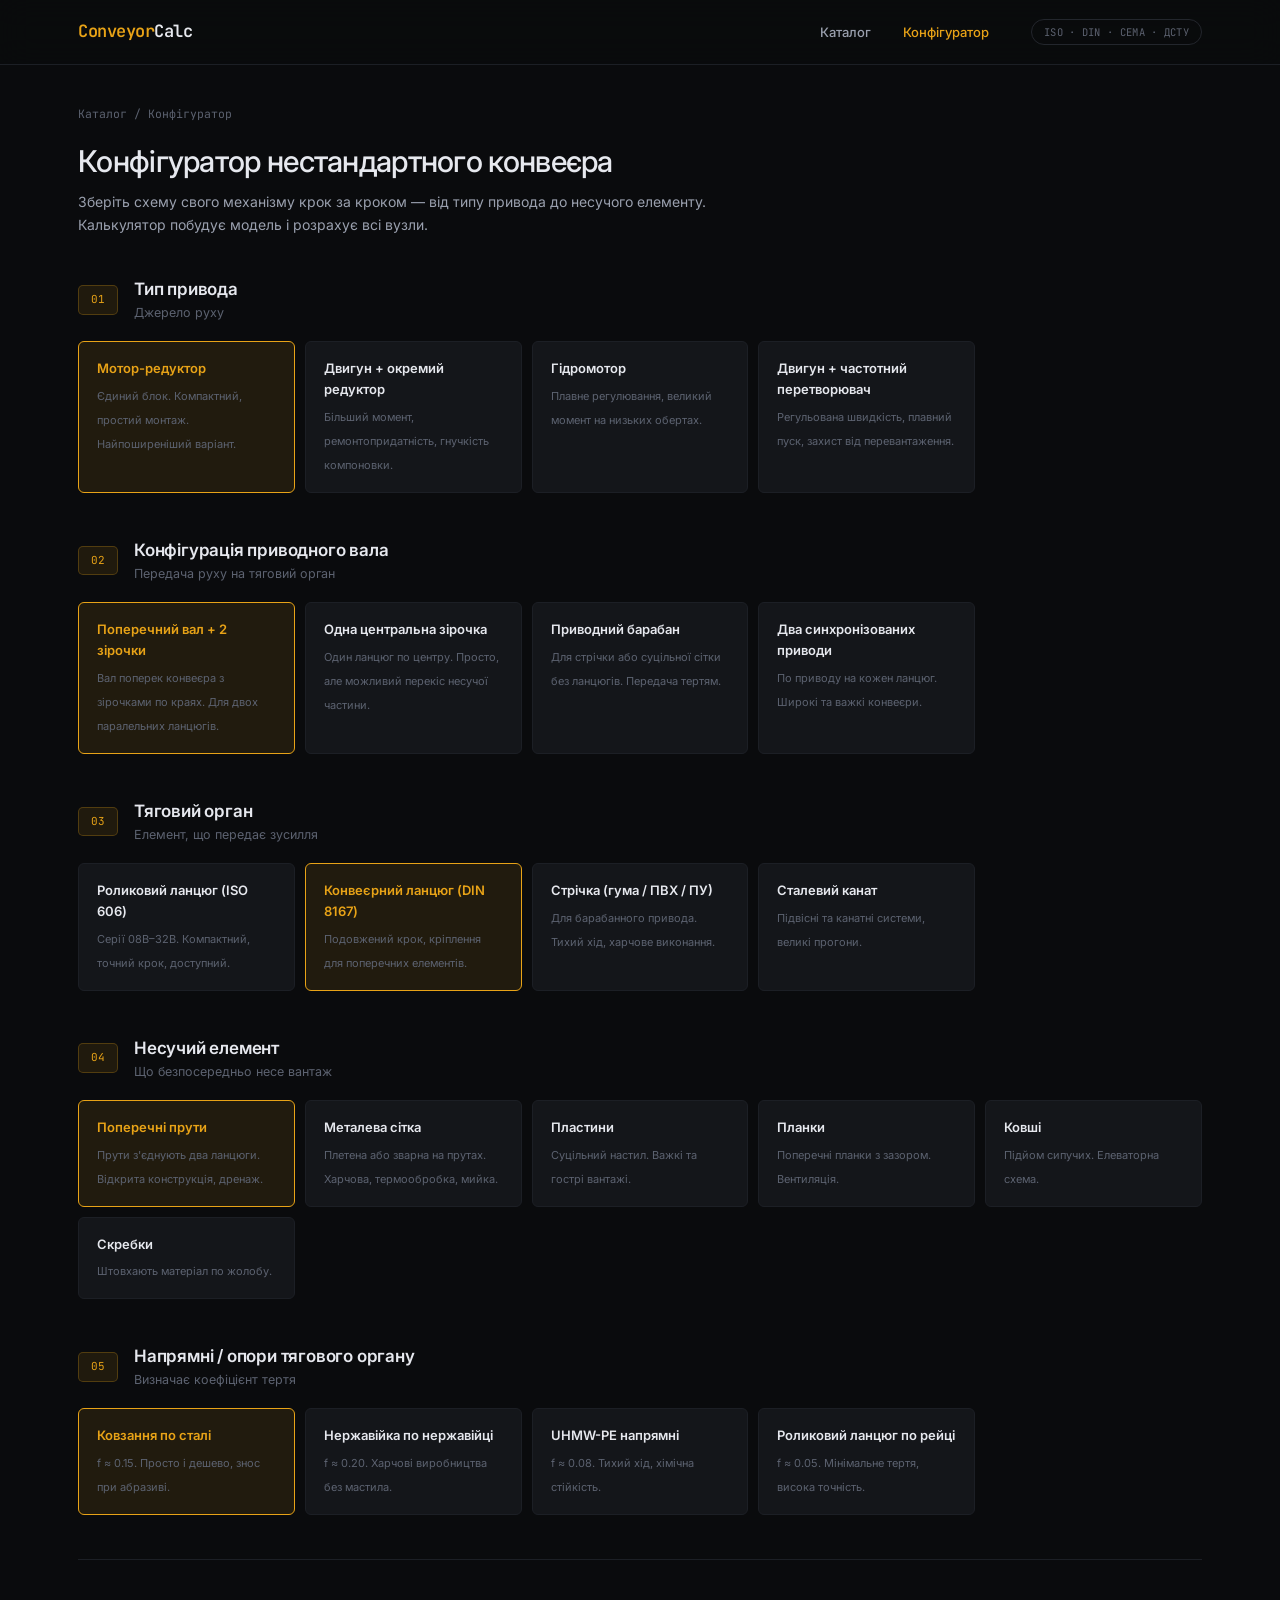
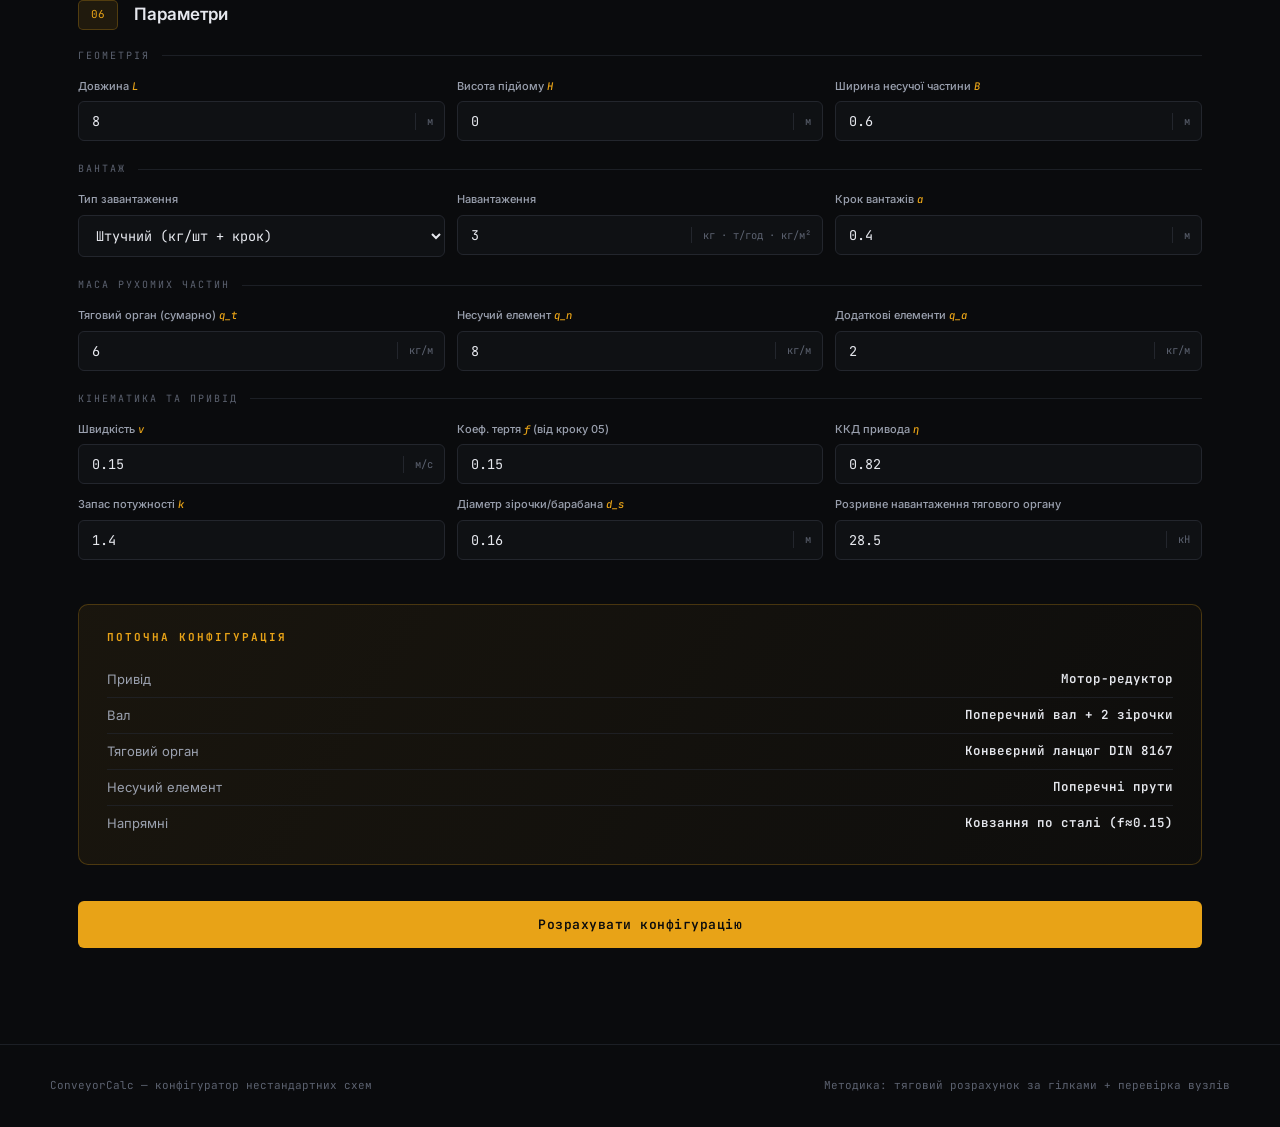
==== builder.html @ e77e531c "Initial commit" ====
<!DOCTYPE html>
<html lang="uk">
<head>
<meta charset="UTF-8">
<meta name="viewport" content="width=device-width, initial-scale=1.0">
<title>Конфігуратор — ConveyorCalc</title>
<link rel="stylesheet" href="css/style.css">
</head>
<body>

<nav class="nav">
  <div class="nav-inner">
    <a href="index.html" class="brand"><b>Conveyor</b>Calc</a>
    <div class="nav-links">
      <a href="index.html" class="nav-link">Каталог</a>
      <a href="builder.html" class="nav-link active">Конфігуратор</a>
    </div>
    <span class="nav-meta">ISO · DIN · CEMA · ДСТУ</span>
  </div>
</nav>

<header class="calc-header">
  <div class="crumbs"><a href="index.html">Каталог</a> / Конфігуратор</div>
  <h1 class="calc-title">Конфігуратор нестандартного конвеєра</h1>
  <p class="calc-sub">Зберіть схему свого механізму крок за кроком — від типу привода до несучого елементу. Калькулятор побудує модель і розрахує всі вузли.</p>
</header>

<main class="builder-page">

  <section class="bstep">
    <div class="bstep-head">
      <span class="bstep-n">01</span>
      <div><div class="bstep-t">Тип привода</div><div class="bstep-d">Джерело руху</div></div>
    </div>
    <div class="opts" data-group="drive">
      <div class="opt selected" data-val="motred"><span class="opt-n">Мотор-редуктор</span><span class="opt-d">Єдиний блок. Компактний, простий монтаж. Найпоширеніший варіант.</span></div>
      <div class="opt" data-val="motor_reducer"><span class="opt-n">Двигун + окремий редуктор</span><span class="opt-d">Більший момент, ремонтопридатність, гнучкість компоновки.</span></div>
      <div class="opt" data-val="hydraulic"><span class="opt-n">Гідромотор</span><span class="opt-d">Плавне регулювання, великий момент на низьких обертах.</span></div>
      <div class="opt" data-val="vfd"><span class="opt-n">Двигун + частотний перетворювач</span><span class="opt-d">Регульована швидкість, плавний пуск, захист від перевантаження.</span></div>
    </div>
  </section>

  <section class="bstep">
    <div class="bstep-head">
      <span class="bstep-n">02</span>
      <div><div class="bstep-t">Конфігурація приводного вала</div><div class="bstep-d">Передача руху на тяговий орган</div></div>
    </div>
    <div class="opts" data-group="shaft">
      <div class="opt selected" data-val="cross_shaft"><span class="opt-n">Поперечний вал + 2 зірочки</span><span class="opt-d">Вал поперек конвеєра з зірочками по краях. Для двох паралельних ланцюгів.</span></div>
      <div class="opt" data-val="single_sprocket"><span class="opt-n">Одна центральна зірочка</span><span class="opt-d">Один ланцюг по центру. Просто, але можливий перекіс несучої частини.</span></div>
      <div class="opt" data-val="drum"><span class="opt-n">Приводний барабан</span><span class="opt-d">Для стрічки або суцільної сітки без ланцюгів. Передача тертям.</span></div>
      <div class="opt" data-val="two_drives"><span class="opt-n">Два синхронізованих приводи</span><span class="opt-d">По приводу на кожен ланцюг. Широкі та важкі конвеєри.</span></div>
    </div>
  </section>

  <section class="bstep">
    <div class="bstep-head">
      <span class="bstep-n">03</span>
      <div><div class="bstep-t">Тяговий орган</div><div class="bstep-d">Елемент, що передає зусилля</div></div>
    </div>
    <div class="opts" data-group="traction">
      <div class="opt" data-val="roller_chain"><span class="opt-n">Роликовий ланцюг (ISO 606)</span><span class="opt-d">Серії 08B–32B. Компактний, точний крок, доступний.</span></div>
      <div class="opt selected" data-val="conveyor_chain"><span class="opt-n">Конвеєрний ланцюг (DIN 8167)</span><span class="opt-d">Подовжений крок, кріплення для поперечних елементів.</span></div>
      <div class="opt" data-val="belt"><span class="opt-n">Стрічка (гума / ПВХ / ПУ)</span><span class="opt-d">Для барабанного привода. Тихий хід, харчове виконання.</span></div>
      <div class="opt" data-val="rope"><span class="opt-n">Сталевий канат</span><span class="opt-d">Підвісні та канатні системи, великі прогони.</span></div>
    </div>
  </section>

  <section class="bstep">
    <div class="bstep-head">
      <span class="bstep-n">04</span>
      <div><div class="bstep-t">Несучий елемент</div><div class="bstep-d">Що безпосередньо несе вантаж</div></div>
    </div>
    <div class="opts" data-group="carrier">
      <div class="opt selected" data-val="rods"><span class="opt-n">Поперечні прути</span><span class="opt-d">Прути з'єднують два ланцюги. Відкрита конструкція, дренаж.</span></div>
      <div class="opt" data-val="mesh"><span class="opt-n">Металева сітка</span><span class="opt-d">Плетена або зварна на прутах. Харчова, термообробка, мийка.</span></div>
      <div class="opt" data-val="plates"><span class="opt-n">Пластини</span><span class="opt-d">Суцільний настил. Важкі та гострі вантажі.</span></div>
      <div class="opt" data-val="slats"><span class="opt-n">Планки</span><span class="opt-d">Поперечні планки з зазором. Вентиляція.</span></div>
      <div class="opt" data-val="buckets"><span class="opt-n">Ковші</span><span class="opt-d">Підйом сипучих. Елеваторна схема.</span></div>
      <div class="opt" data-val="scrapers"><span class="opt-n">Скребки</span><span class="opt-d">Штовхають матеріал по жолобу.</span></div>
    </div>
  </section>

  <section class="bstep">
    <div class="bstep-head">
      <span class="bstep-n">05</span>
      <div><div class="bstep-t">Напрямні / опори тягового органу</div><div class="bstep-d">Визначає коефіцієнт тертя</div></div>
    </div>
    <div class="opts" data-group="guide">
      <div class="opt selected" data-val="slide_steel" data-f="0.15"><span class="opt-n">Ковзання по сталі</span><span class="opt-d">f ≈ 0.15. Просто і дешево, знос при абразиві.</span></div>
      <div class="opt" data-val="slide_ss" data-f="0.20"><span class="opt-n">Нержавійка по нержавійці</span><span class="opt-d">f ≈ 0.20. Харчові виробництва без мастила.</span></div>
      <div class="opt" data-val="slide_pe" data-f="0.08"><span class="opt-n">UHMW-PE напрямні</span><span class="opt-d">f ≈ 0.08. Тихий хід, хімічна стійкість.</span></div>
      <div class="opt" data-val="roller_track" data-f="0.05"><span class="opt-n">Роликовий ланцюг по рейці</span><span class="opt-d">f ≈ 0.05. Мінімальне тертя, висока точність.</span></div>
    </div>
  </section>

  <div class="divider"></div>

  <section class="bstep">
    <div class="bstep-head">
      <span class="bstep-n">06</span>
      <div><div class="bstep-t">Параметри</div></div>
    </div>

    <div class="flabel" style="margin-top:8px">Геометрія</div>
    <div class="fgrid">
      <div class="field"><label>Довжина <i>L</i></label>
        <div class="control"><input id="p_L" type="number" value="8" min="0.5"><span class="unit">м</span></div></div>
      <div class="field"><label>Висота підйому <i>H</i></label>
        <div class="control"><input id="p_H" type="number" value="0" min="-10"><span class="unit">м</span></div></div>
      <div class="field"><label>Ширина несучої частини <i>B</i></label>
        <div class="control"><input id="p_B" type="number" value="0.6" step="0.05" min="0.1"><span class="unit">м</span></div></div>
    </div>

    <div class="flabel" style="margin-top:20px">Вантаж</div>
    <div class="fgrid">
      <div class="field"><label>Тип завантаження</label>
        <div class="control"><select id="p_loadtype">
          <option value="unit" selected>Штучний (кг/шт + крок)</option>
          <option value="flow">Масовий потік (т/год)</option>
          <option value="area">Розподілений (кг/м²)</option>
        </select></div></div>
      <div class="field"><label>Навантаження</label>
        <div class="control"><input id="p_load" type="number" value="3" step="0.5" min="0.1"><span class="unit">кг · т/год · кг/м²</span></div></div>
      <div class="field"><label>Крок вантажів <i>a</i></label>
        <div class="control"><input id="p_pitch" type="number" value="0.4" step="0.05" min="0.05"><span class="unit">м</span></div></div>
    </div>

    <div class="flabel" style="margin-top:20px">Маса рухомих частин</div>
    <div class="fgrid">
      <div class="field"><label>Тяговий орган (сумарно) <i>q_t</i></label>
        <div class="control"><input id="p_qt" type="number" value="6" step="0.5" min="0.5"><span class="unit">кг/м</span></div></div>
      <div class="field"><label>Несучий елемент <i>q_n</i></label>
        <div class="control"><input id="p_qn" type="number" value="8" step="0.5" min="0"><span class="unit">кг/м</span></div></div>
      <div class="field"><label>Додаткові елементи <i>q_a</i></label>
        <div class="control"><input id="p_qa" type="number" value="2" step="0.5" min="0"><span class="unit">кг/м</span></div></div>
    </div>

    <div class="flabel" style="margin-top:20px">Кінематика та привід</div>
    <div class="fgrid">
      <div class="field"><label>Швидкість <i>v</i></label>
        <div class="control"><input id="p_v" type="number" value="0.15" step="0.01" min="0.01"><span class="unit">м/с</span></div></div>
      <div class="field"><label>Коеф. тертя <i>f</i> (від кроку 05)</label>
        <div class="control"><input id="p_f" type="number" value="0.15" step="0.01" min="0.01" max="0.8"></div></div>
      <div class="field"><label>ККД привода <i>η</i></label>
        <div class="control"><input id="p_eta" type="number" value="0.82" step="0.01" min="0.5" max="0.99"></div></div>
    </div>
    <div class="fgrid" style="margin-top:12px">
      <div class="field"><label>Запас потужності <i>k</i></label>
        <div class="control"><input id="p_k" type="number" value="1.4" step="0.05" min="1" max="2.5"></div></div>
      <div class="field"><label>Діаметр зірочки/барабана <i>d_s</i></label>
        <div class="control"><input id="p_ds" type="number" value="0.16" step="0.005" min="0.04"><span class="unit">м</span></div></div>
      <div class="field"><label>Розривне навантаження тягового органу</label>
        <div class="control"><input id="p_fbreak" type="number" value="28.5" step="0.5" min="1"><span class="unit">кН</span></div></div>
    </div>
  </section>

  <div class="summary" id="summary"></div>

  <button class="calc-btn" onclick="runBuilder()">Розрахувати конфігурацію</button>

  <section class="bres" id="bres">
    <div class="divider"></div>
    <div class="flabel">Результати розрахунку</div>
    <div id="bres-content"></div>
  </section>

</main>

<footer class="footer">
  <div class="footer-inner">
    <span>ConveyorCalc — конфігуратор нестандартних схем</span>
    <span>Методика: тяговий розрахунок за гілками + перевірка вузлів</span>
  </div>
</footer>

<script src="js/builder.js"></script>
</body>
</html>
---- css/style.css ----
/* ============================================================
   ConveyorCalc — Design System
   ============================================================ */
@import url('https://fonts.googleapis.com/css2?family=Inter:wght@300;400;500;600;700&family=JetBrains+Mono:wght@400;500;600&display=swap');

:root {
  --bg: #0a0b0d;
  --bg-soft: #0f1114;
  --surface: #14161a;
  --surface-2: #1a1d22;
  --border: #23262d;
  --border-soft: #1c1f25;
  --accent: #e8a317;
  --accent-soft: rgba(232, 163, 23, 0.1);
  --accent-border: rgba(232, 163, 23, 0.25);
  --text: #e6e8ee;
  --text-2: #9aa0ae;
  --muted: #5c6270;
  --green: #34d399;
  --red: #f87171;
  --blue: #60a5fa;
  --mono: 'JetBrains Mono', monospace;
  --sans: 'Inter', sans-serif;
  --radius: 10px;
  --radius-sm: 6px;
  --shadow: 0 12px 40px rgba(0, 0, 0, 0.5);
  --maxw: 1180px;
}

* { box-sizing: border-box; margin: 0; padding: 0; }

html { scroll-behavior: smooth; }

body {
  background: var(--bg);
  color: var(--text);
  font-family: var(--sans);
  font-size: 15px;
  line-height: 1.6;
  -webkit-font-smoothing: antialiased;
  min-height: 100vh;
}

a { color: inherit; text-decoration: none; }

/* ── NAV ─────────────────────────────────────────────────── */
.nav {
  position: sticky;
  top: 0;
  z-index: 100;
  backdrop-filter: blur(16px);
  background: rgba(10, 11, 13, 0.82);
  border-bottom: 1px solid var(--border-soft);
}
.nav-inner {
  max-width: var(--maxw);
  margin: 0 auto;
  padding: 0 28px;
  height: 64px;
  display: flex;
  align-items: center;
  gap: 28px;
}
.brand {
  font-family: var(--mono);
  font-size: 17px;
  font-weight: 600;
  letter-spacing: -0.5px;
  color: var(--text);
}
.brand b { color: var(--accent); font-weight: 600; }
.nav-links {
  display: flex;
  gap: 4px;
  margin-left: auto;
}
.nav-link {
  font-size: 13px;
  font-weight: 500;
  color: var(--text-2);
  padding: 8px 14px;
  border-radius: var(--radius-sm);
  transition: all 0.15s;
}
.nav-link:hover { color: var(--text); background: var(--surface); }
.nav-link.active { color: var(--accent); }
.nav-meta {
  font-family: var(--mono);
  font-size: 10.5px;
  color: var(--muted);
  border: 1px solid var(--border);
  border-radius: 99px;
  padding: 4px 12px;
  letter-spacing: 0.3px;
  white-space: nowrap;
}

/* ── HERO ────────────────────────────────────────────────── */
.hero {
  max-width: var(--maxw);
  margin: 0 auto;
  padding: 96px 28px 72px;
  position: relative;
}
.hero::before {
  content: '';
  position: absolute;
  top: -100px; left: 50%;
  transform: translateX(-50%);
  width: 600px; height: 400px;
  background: radial-gradient(ellipse, rgba(232, 163, 23, 0.07) 0%, transparent 70%);
  pointer-events: none;
}
.hero-eyebrow {
  font-family: var(--mono);
  font-size: 11px;
  letter-spacing: 3px;
  text-transform: uppercase;
  color: var(--accent);
  margin-bottom: 24px;
}
.hero h1 {
  font-size: clamp(34px, 5.4vw, 56px);
  font-weight: 300;
  line-height: 1.08;
  letter-spacing: -1.8px;
  max-width: 760px;
  margin-bottom: 24px;
}
.hero h1 strong { font-weight: 600; }
.hero p {
  font-size: 16px;
  color: var(--text-2);
  max-width: 560px;
  margin-bottom: 40px;
}
.hero-actions { display: flex; gap: 12px; flex-wrap: wrap; }
.btn {
  display: inline-flex;
  align-items: center;
  gap: 8px;
  font-family: var(--mono);
  font-size: 13px;
  font-weight: 500;
  padding: 13px 26px;
  border-radius: var(--radius-sm);
  cursor: pointer;
  border: none;
  transition: all 0.18s;
  letter-spacing: 0.2px;
}
.btn-primary { background: var(--accent); color: #0a0b0d; }
.btn-primary:hover { background: #f4b32a; transform: translateY(-1px); box-shadow: 0 8px 24px rgba(232, 163, 23, 0.25); }
.btn-ghost { background: transparent; color: var(--text-2); border: 1px solid var(--border); }
.btn-ghost:hover { color: var(--text); border-color: var(--muted); }

.hero-stats {
  display: flex;
  gap: 56px;
  margin-top: 64px;
  padding-top: 40px;
  border-top: 1px solid var(--border-soft);
}
.stat .n {
  font-family: var(--mono);
  font-size: 30px;
  font-weight: 600;
  letter-spacing: -1px;
}
.stat .l { font-size: 12px; color: var(--muted); margin-top: 4px; }

/* ── CATEGORY SECTIONS ───────────────────────────────────── */
.catalog {
  max-width: var(--maxw);
  margin: 0 auto;
  padding: 0 28px 96px;
}
.cat {
  margin-bottom: 64px;
}
.cat-head {
  display: flex;
  align-items: baseline;
  gap: 16px;
  margin-bottom: 24px;
  flex-wrap: wrap;
}
.cat-head h2 {
  font-size: 22px;
  font-weight: 500;
  letter-spacing: -0.4px;
}
.cat-head .cat-en {
  font-family: var(--mono);
  font-size: 11px;
  color: var(--muted);
  letter-spacing: 1px;
  text-transform: uppercase;
}
.cat-head .cat-count {
  margin-left: auto;
  font-family: var(--mono);
  font-size: 11px;
  color: var(--muted);
}

.grid {
  display: grid;
  grid-template-columns: repeat(auto-fill, minmax(260px, 1fr));
  gap: 14px;
}

.tile {
  background: var(--surface);
  border: 1px solid var(--border-soft);
  border-radius: var(--radius);
  padding: 24px;
  display: flex;
  flex-direction: column;
  gap: 10px;
  transition: all 0.2s cubic-bezier(0.2, 0, 0, 1);
  position: relative;
  overflow: hidden;
}
.tile::after {
  content: '';
  position: absolute;
  inset: 0;
  background: linear-gradient(120deg, transparent 60%, rgba(232,163,23,0.04));
  opacity: 0;
  transition: opacity 0.2s;
}
.tile:hover {
  border-color: var(--accent-border);
  transform: translateY(-3px);
  box-shadow: var(--shadow);
}
.tile:hover::after { opacity: 1; }
.tile-name {
  font-size: 15px;
  font-weight: 600;
  letter-spacing: -0.2px;
}
.tile-desc {
  font-size: 12.5px;
  color: var(--text-2);
  line-height: 1.55;
  flex: 1;
}
.tile-foot {
  display: flex;
  align-items: center;
  justify-content: space-between;
  margin-top: 6px;
}
.tile-stds {
  font-family: var(--mono);
  font-size: 10px;
  color: var(--muted);
  letter-spacing: 0.3px;
}
.tile-go {
  font-family: var(--mono);
  font-size: 11px;
  color: var(--accent);
  opacity: 0;
  transform: translateX(-6px);
  transition: all 0.2s;
}
.tile:hover .tile-go { opacity: 1; transform: translateX(0); }
.tile.featured { border-color: var(--accent-border); background: linear-gradient(135deg, var(--surface) 0%, rgba(232,163,23,0.04) 100%); }
.tile.soon { opacity: 0.55; }
.tile.soon:hover { transform: none; box-shadow: none; border-color: var(--border-soft); }
.tile-badge {
  position: absolute;
  top: 14px; right: 14px;
  font-family: var(--mono);
  font-size: 9px;
  letter-spacing: 1px;
  text-transform: uppercase;
  color: var(--muted);
  border: 1px solid var(--border);
  border-radius: 3px;
  padding: 2px 7px;
}
.tile.featured .tile-badge { color: var(--accent); border-color: var(--accent-border); }

/* Builder banner */
.builder-banner {
  background: linear-gradient(120deg, rgba(232,163,23,0.08), rgba(232,163,23,0.02));
  border: 1px solid var(--accent-border);
  border-radius: var(--radius);
  padding: 36px 40px;
  display: flex;
  align-items: center;
  gap: 32px;
  transition: all 0.2s;
}
.builder-banner:hover { border-color: var(--accent); transform: translateY(-2px); box-shadow: var(--shadow); }
.builder-banner .bb-body h3 { font-size: 20px; font-weight: 600; margin-bottom: 8px; letter-spacing: -0.3px; }
.builder-banner .bb-body p { font-size: 13.5px; color: var(--text-2); max-width: 640px; }
.builder-banner .bb-arrow {
  margin-left: auto;
  font-family: var(--mono);
  font-size: 22px;
  color: var(--accent);
  flex-shrink: 0;
}

/* ── FOOTER ───────────────────────────────────────────────── */
.footer {
  border-top: 1px solid var(--border-soft);
  padding: 32px 28px;
}
.footer-inner {
  max-width: var(--maxw);
  margin: 0 auto;
  display: flex;
  justify-content: space-between;
  flex-wrap: wrap;
  gap: 12px;
  font-family: var(--mono);
  font-size: 11px;
  color: var(--muted);
}

/* ── CALC PAGE ────────────────────────────────────────────── */
.calc-header {
  max-width: var(--maxw);
  margin: 0 auto;
  padding: 40px 28px 0;
}
.crumbs {
  font-family: var(--mono);
  font-size: 11.5px;
  color: var(--muted);
  margin-bottom: 14px;
}
.crumbs a:hover { color: var(--accent); }
.calc-title { font-size: 30px; font-weight: 500; letter-spacing: -0.7px; }
.calc-sub { font-size: 14px; color: var(--text-2); margin-top: 6px; max-width: 640px; }

.tabs {
  max-width: var(--maxw);
  margin: 28px auto 0;
  padding: 0 28px;
  display: flex;
  gap: 2px;
  border-bottom: 1px solid var(--border-soft);
}
.tab {
  font-family: var(--mono);
  font-size: 12px;
  letter-spacing: 0.5px;
  padding: 13px 20px;
  color: var(--muted);
  cursor: pointer;
  border-bottom: 2px solid transparent;
  margin-bottom: -1px;
  transition: all 0.15s;
  user-select: none;
}
.tab:hover { color: var(--text-2); }
.tab.active { color: var(--accent); border-bottom-color: var(--accent); }

.tab-panel { display: none; }
.tab-panel.active { display: block; }

.calc-body {
  max-width: var(--maxw);
  margin: 0 auto;
  padding: 32px 28px 96px;
}
.calc-grid {
  display: grid;
  grid-template-columns: 1fr 380px;
  gap: 24px;
  align-items: start;
}
@media (max-width: 980px) { .calc-grid { grid-template-columns: 1fr; } }

.panel {
  background: var(--surface);
  border: 1px solid var(--border-soft);
  border-radius: var(--radius);
  padding: 28px;
}
.panel.sticky { position: sticky; top: 88px; max-height: calc(100vh - 110px); overflow-y: auto; }

.fsection { margin-bottom: 28px; }
.fsection:last-of-type { margin-bottom: 16px; }
.flabel {
  font-family: var(--mono);
  font-size: 10px;
  letter-spacing: 2px;
  text-transform: uppercase;
  color: var(--muted);
  margin-bottom: 14px;
  display: flex;
  align-items: center;
  gap: 12px;
}
.flabel::after { content: ''; flex: 1; height: 1px; background: var(--border-soft); }

.fgrid { display: grid; grid-template-columns: repeat(3, 1fr); gap: 12px; }
.fgrid.g2 { grid-template-columns: repeat(2, 1fr); }
@media (max-width: 640px) { .fgrid, .fgrid.g2 { grid-template-columns: 1fr; } }

.field { display: flex; flex-direction: column; gap: 6px; }
.field label {
  font-size: 11px;
  color: var(--text-2);
  font-weight: 500;
}
.field label i { color: var(--accent); font-style: italic; font-family: var(--mono); font-size: 10.5px; }
.control {
  display: flex;
  align-items: center;
  background: var(--bg-soft);
  border: 1px solid var(--border);
  border-radius: var(--radius-sm);
  overflow: hidden;
  transition: border-color 0.15s, box-shadow 0.15s;
}
.control:focus-within { border-color: var(--accent); box-shadow: 0 0 0 3px var(--accent-soft); }
.control input, .control select {
  background: none;
  border: none;
  outline: none;
  color: var(--text);
  font-family: var(--mono);
  font-size: 13.5px;
  padding: 10px 13px;
  flex: 1;
  min-width: 0;
  width: 100%;
}
.control select option { background: var(--surface-2); }
.control .unit {
  font-family: var(--mono);
  font-size: 10.5px;
  color: var(--muted);
  padding: 0 11px;
  border-left: 1px solid var(--border);
  white-space: nowrap;
}

.calc-btn {
  width: 100%;
  background: var(--accent);
  color: #0a0b0d;
  border: none;
  border-radius: var(--radius-sm);
  padding: 15px;
  font-family: var(--mono);
  font-size: 13px;
  font-weight: 600;
  letter-spacing: 0.5px;
  cursor: pointer;
  transition: all 0.18s;
  margin-top: 8px;
}
.calc-btn:hover { background: #f4b32a; box-shadow: 0 8px 24px rgba(232,163,23,0.25); }

/* Results */
.res-empty {
  display: flex;
  flex-direction: column;
  align-items: center;
  justify-content: center;
  min-height: 200px;
  color: var(--muted);
  font-size: 13px;
  text-align: center;
  gap: 8px;
}
.res-hl {
  background: var(--accent-soft);
  border: 1px solid var(--accent-border);
  border-radius: var(--radius-sm);
  padding: 20px;
  text-align: center;
  margin-bottom: 18px;
}
.res-hl .big {
  font-family: var(--mono);
  font-size: 30px;
  font-weight: 600;
  color: var(--accent);
  display: block;
  letter-spacing: -1px;
}
.res-hl .lbl { font-size: 11.5px; color: var(--text-2); margin-top: 4px; display: block; }

.rgroup { margin-bottom: 20px; }
.rgroup-t {
  font-family: var(--mono);
  font-size: 10px;
  letter-spacing: 1.5px;
  text-transform: uppercase;
  color: var(--accent);
  margin-bottom: 8px;
  padding-bottom: 6px;
  border-bottom: 1px solid var(--accent-border);
  opacity: 0.9;
}
.rrow {
  display: flex;
  justify-content: space-between;
  align-items: baseline;
  gap: 12px;
  padding: 6px 0;
  border-bottom: 1px solid var(--border-soft);
}
.rrow:last-child { border-bottom: none; }
.rk { font-size: 12px; color: var(--text-2); flex: 1; }
.rv {
  font-family: var(--mono);
  font-size: 13px;
  font-weight: 600;
  white-space: nowrap;
}
.rv .u { font-size: 10.5px; color: var(--muted); font-weight: 400; margin-left: 3px; }

.note {
  border-radius: var(--radius-sm);
  padding: 11px 14px;
  font-size: 12px;
  line-height: 1.55;
  margin-top: 12px;
}
.note.ok    { background: rgba(52,211,153,0.07); border: 1px solid rgba(52,211,153,0.22); color: #86efac; }
.note.warn  { background: rgba(248,113,113,0.07); border: 1px solid rgba(248,113,113,0.22); color: #fca5a5; }
.note.info  { background: rgba(96,165,250,0.07); border: 1px solid rgba(96,165,250,0.22); color: #93c5fd; }

.formula {
  background: rgba(0,0,0,0.35);
  border-radius: var(--radius-sm);
  padding: 13px 16px;
  font-family: var(--mono);
  font-size: 11px;
  color: var(--text-2);
  line-height: 2;
  margin-top: 12px;
  overflow-x: auto;
}
.formula b { color: var(--accent); font-weight: 500; }

/* Sources */
.sources { max-width: 860px; }
.src {
  background: var(--surface);
  border: 1px solid var(--border-soft);
  border-radius: var(--radius);
  padding: 24px 28px;
  margin-bottom: 14px;
}
.src-kind {
  font-family: var(--mono);
  font-size: 10px;
  letter-spacing: 1.5px;
  text-transform: uppercase;
  color: var(--accent);
  opacity: 0.8;
  margin-bottom: 8px;
}
.src h3 { font-size: 15px; font-weight: 600; margin-bottom: 6px; line-height: 1.45; }
.src-meta { font-size: 12px; color: var(--muted); line-height: 1.7; }
.src-meta a { color: var(--blue); }
.src-meta a:hover { text-decoration: underline; }
.src-scope {
  margin-top: 12px;
  font-size: 12.5px;
  color: var(--text-2);
  padding: 12px 16px;
  background: var(--bg-soft);
  border-radius: var(--radius-sm);
  border-left: 2px solid var(--accent);
  line-height: 1.6;
}

/* Example */
.example { max-width: 1080px; }
.ex-intro {
  background: var(--surface);
  border: 1px solid var(--accent-border);
  border-radius: var(--radius);
  padding: 28px 32px;
  margin-bottom: 24px;
}
.ex-intro h2 { font-size: 19px; font-weight: 600; color: var(--accent); margin-bottom: 10px; letter-spacing: -0.2px; }
.ex-intro p { font-size: 13.5px; color: var(--text-2); line-height: 1.7; }
.ex-ref {
  margin-top: 16px;
  padding-top: 14px;
  border-top: 1px solid var(--border-soft);
  font-family: var(--mono);
  font-size: 11px;
  color: var(--muted);
  line-height: 1.8;
}
.ex-ref a { color: var(--blue); }
.ex-grid { display: grid; grid-template-columns: 1fr 340px; gap: 22px; align-items: start; }
@media (max-width: 900px) { .ex-grid { grid-template-columns: 1fr; } }

.params-card {
  background: var(--surface);
  border: 1px solid var(--border-soft);
  border-radius: var(--radius);
  padding: 22px 26px;
}
.params-card h4 {
  font-family: var(--mono);
  font-size: 10px;
  letter-spacing: 2px;
  text-transform: uppercase;
  color: var(--muted);
  margin-bottom: 14px;
}
.prow { display: flex; justify-content: space-between; gap: 16px; padding: 7px 0; border-bottom: 1px solid var(--border-soft); font-size: 12.5px; }
.prow:last-child { border-bottom: none; }
.prow .pk { color: var(--text-2); }
.prow .pv { font-family: var(--mono); font-weight: 600; text-align: right; }

.steps { margin-top: 22px; }
.step { display: flex; gap: 16px; margin-bottom: 18px; }
.step-n {
  font-family: var(--mono);
  font-size: 10.5px;
  color: var(--accent);
  background: var(--accent-soft);
  border: 1px solid var(--accent-border);
  border-radius: 4px;
  padding: 3px 9px;
  height: fit-content;
  flex-shrink: 0;
  margin-top: 2px;
}
.step-body { font-size: 13px; color: var(--text-2); line-height: 1.65; }
.step-body strong { color: var(--text); display: block; margin-bottom: 2px; }
.step-f {
  font-family: var(--mono);
  font-size: 11px;
  color: var(--text-2);
  background: rgba(0,0,0,0.35);
  border-radius: 4px;
  padding: 6px 11px;
  margin-top: 6px;
  display: block;
  overflow-x: auto;
}
.step-f b { color: var(--accent); font-weight: 500; }

.verify {
  background: rgba(52,211,153,0.06);
  border: 1px solid rgba(52,211,153,0.2);
  border-radius: var(--radius-sm);
  padding: 18px;
  font-size: 13px;
  color: #86efac;
  line-height: 1.65;
  margin-top: 16px;
}
.verify strong { display: block; margin-bottom: 6px; font-size: 14px; }

/* ── BUILDER ──────────────────────────────────────────────── */
.builder-page { max-width: var(--maxw); margin: 0 auto; padding: 40px 28px 96px; }
.bstep { margin-bottom: 44px; }
.bstep-head { display: flex; align-items: center; gap: 16px; margin-bottom: 18px; }
.bstep-n {
  font-family: var(--mono);
  font-size: 11px;
  color: var(--accent);
  background: var(--accent-soft);
  border: 1px solid var(--accent-border);
  border-radius: 5px;
  padding: 5px 12px;
}
.bstep-t { font-size: 17px; font-weight: 600; letter-spacing: -0.2px; }
.bstep-d { font-size: 12.5px; color: var(--muted); }

.opts { display: grid; grid-template-columns: repeat(auto-fill, minmax(200px, 1fr)); gap: 10px; }
.opt {
  background: var(--surface);
  border: 1px solid var(--border-soft);
  border-radius: var(--radius-sm);
  padding: 16px 18px;
  cursor: pointer;
  transition: all 0.15s;
}
.opt:hover { border-color: var(--accent-border); background: var(--surface-2); }
.opt.selected { border-color: var(--accent); background: var(--accent-soft); }
.opt-n { font-size: 13px; font-weight: 600; margin-bottom: 4px; display: block; }
.opt.selected .opt-n { color: var(--accent); }
.opt-d { font-size: 11px; color: var(--muted); line-height: 1.5; }

.summary {
  background: linear-gradient(120deg, rgba(232,163,23,0.07), rgba(232,163,23,0.02));
  border: 1px solid var(--accent-border);
  border-radius: var(--radius);
  padding: 24px 28px;
  margin: 28px 0;
}
.summary h3 {
  font-family: var(--mono);
  font-size: 11px;
  letter-spacing: 2px;
  text-transform: uppercase;
  color: var(--accent);
  margin-bottom: 16px;
}
.srow { display: flex; justify-content: space-between; gap: 16px; padding: 7px 0; border-bottom: 1px solid rgba(35,38,45,0.7); font-size: 13px; }
.srow:last-child { border-bottom: none; }
.srow .sk { color: var(--text-2); }
.srow .sv { font-family: var(--mono); font-weight: 600; font-size: 12.5px; text-align: right; }

.bres { margin-top: 36px; display: none; }
.bres.visible { display: block; }
.bres-grid { display: grid; grid-template-columns: 1fr 1fr; gap: 18px; }
@media (max-width: 800px) { .bres-grid { grid-template-columns: 1fr; } }
.schema {
  background: rgba(0,0,0,0.4);
  border: 1px solid var(--border);
  border-radius: var(--radius-sm);
  padding: 18px 22px;
  font-family: var(--mono);
  font-size: 12px;
  color: var(--text-2);
  margin-bottom: 18px;
  line-height: 2;
}
.schema b { color: var(--accent); font-weight: 500; }

/* utility */
.divider { height: 1px; background: var(--border-soft); margin: 40px 0; }
.muted-link { color: var(--blue); cursor: pointer; }
.muted-link:hover { text-decoration: underline; }
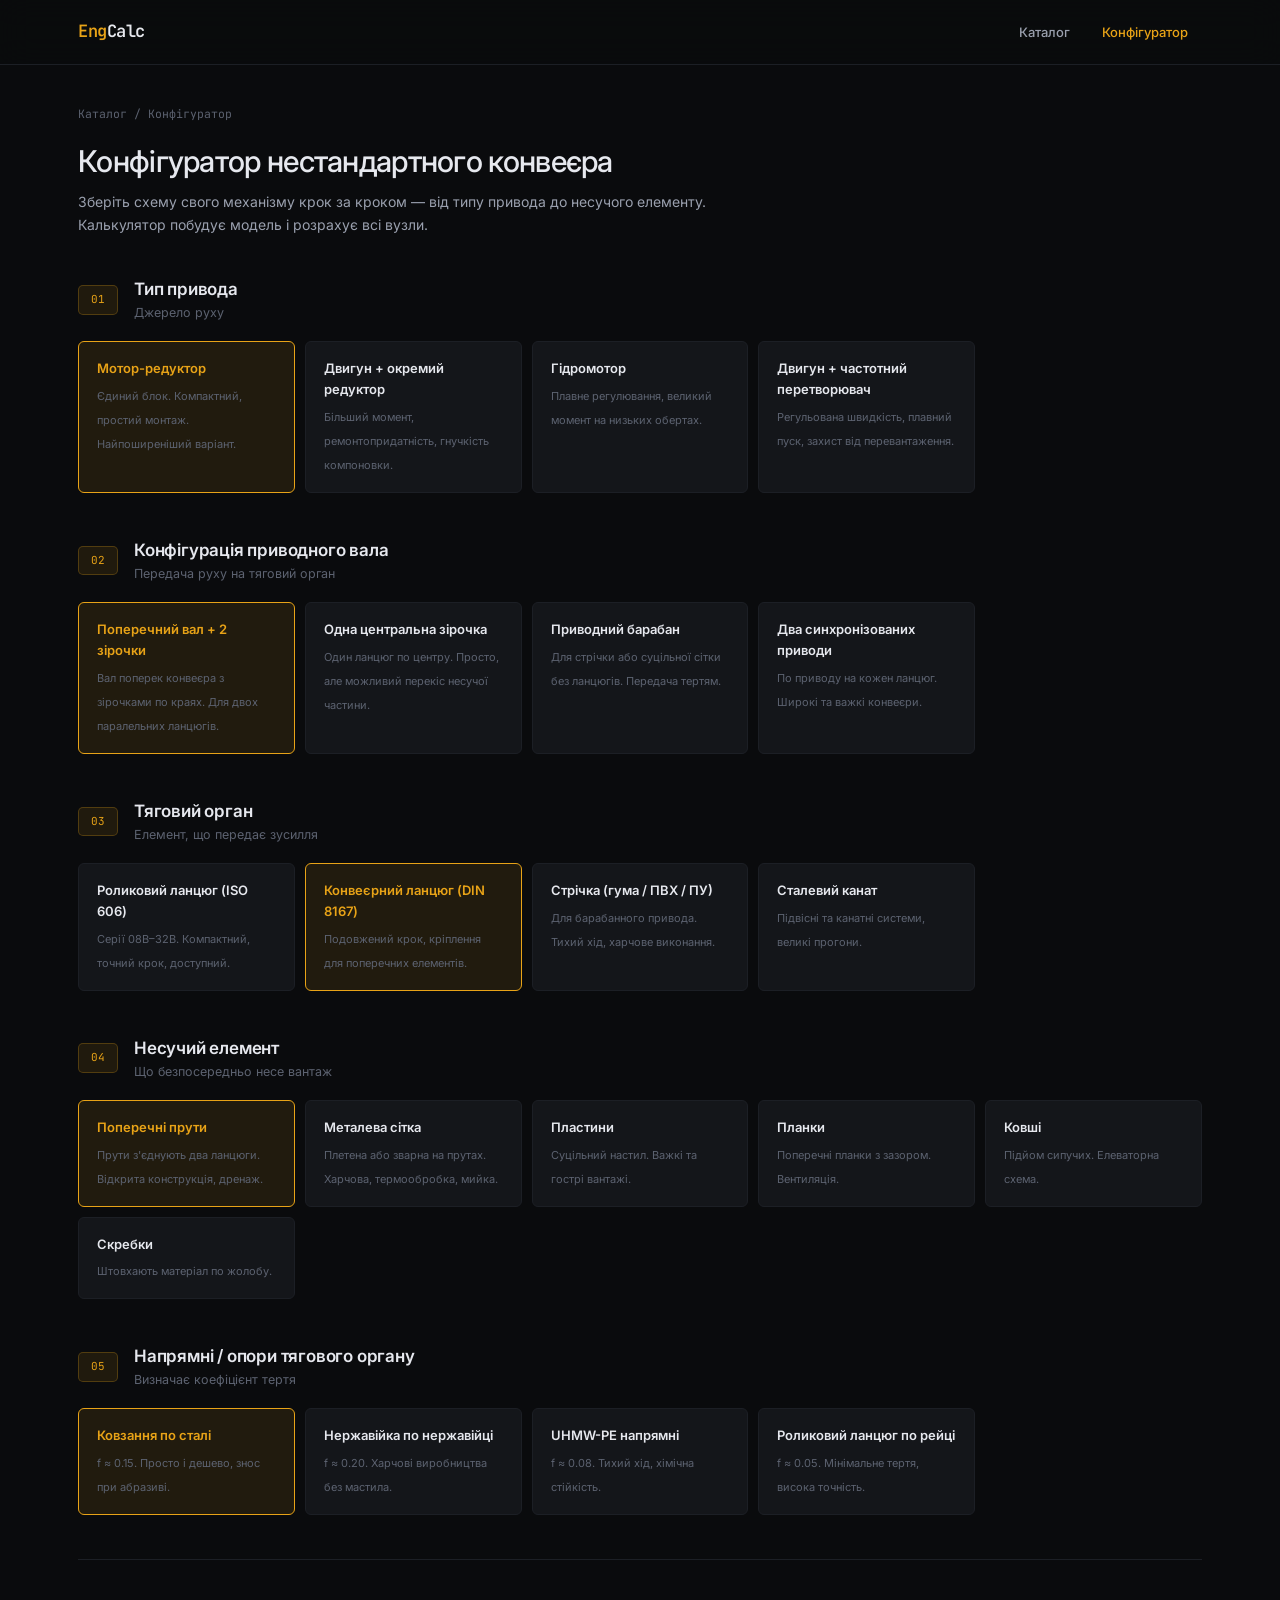
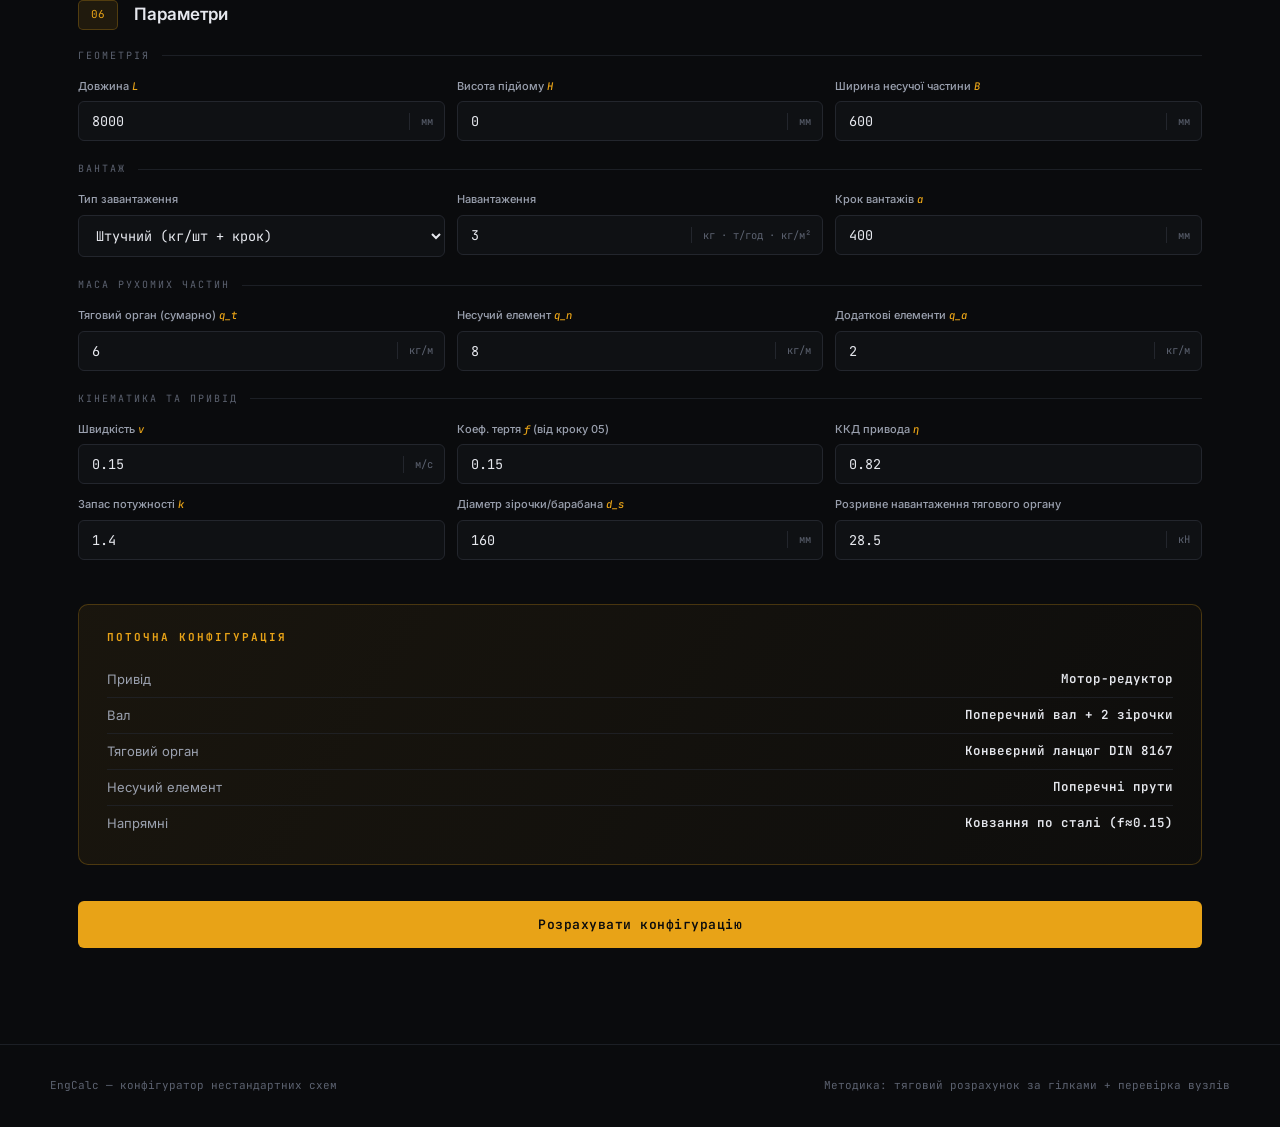
==== commit 19f0f453: "Update 1" ====
--- a/builder.html
+++ b/builder.html
@@ -3,19 +3,18 @@
 <head>
 <meta charset="UTF-8">
 <meta name="viewport" content="width=device-width, initial-scale=1.0">
-<title>Конфігуратор — ConveyorCalc</title>
+<title>Конфігуратор — EngCalc</title>
 <link rel="stylesheet" href="css/style.css">
 </head>
 <body>
 
 <nav class="nav">
   <div class="nav-inner">
-    <a href="index.html" class="brand"><b>Conveyor</b>Calc</a>
+    <a href="index.html" class="brand"><b>Eng</b>Calc</a>
     <div class="nav-links">
       <a href="index.html" class="nav-link">Каталог</a>
       <a href="builder.html" class="nav-link active">Конфігуратор</a>
     </div>
-    <span class="nav-meta">ISO · DIN · CEMA · ДСТУ</span>
   </div>
 </nav>
 
@@ -105,11 +104,11 @@
     <div class="flabel" style="margin-top:8px">Геометрія</div>
     <div class="fgrid">
       <div class="field"><label>Довжина <i>L</i></label>
-        <div class="control"><input id="p_L" type="number" value="8" min="0.5"><span class="unit">м</span></div></div>
+        <div class="control"><input id="p_L" type="number" value="8000" min="500"><span class="unit">мм</span></div></div>
       <div class="field"><label>Висота підйому <i>H</i></label>
-        <div class="control"><input id="p_H" type="number" value="0" min="-10"><span class="unit">м</span></div></div>
+        <div class="control"><input id="p_H" type="number" value="0" min="-10000"><span class="unit">мм</span></div></div>
       <div class="field"><label>Ширина несучої частини <i>B</i></label>
-        <div class="control"><input id="p_B" type="number" value="0.6" step="0.05" min="0.1"><span class="unit">м</span></div></div>
+        <div class="control"><input id="p_B" type="number" value="600" step="50" min="100"><span class="unit">мм</span></div></div>
     </div>
 
     <div class="flabel" style="margin-top:20px">Вантаж</div>
@@ -123,7 +122,7 @@
       <div class="field"><label>Навантаження</label>
         <div class="control"><input id="p_load" type="number" value="3" step="0.5" min="0.1"><span class="unit">кг · т/год · кг/м²</span></div></div>
       <div class="field"><label>Крок вантажів <i>a</i></label>
-        <div class="control"><input id="p_pitch" type="number" value="0.4" step="0.05" min="0.05"><span class="unit">м</span></div></div>
+        <div class="control"><input id="p_pitch" type="number" value="400" step="50" min="50"><span class="unit">мм</span></div></div>
     </div>
 
     <div class="flabel" style="margin-top:20px">Маса рухомих частин</div>
@@ -149,7 +148,7 @@
       <div class="field"><label>Запас потужності <i>k</i></label>
         <div class="control"><input id="p_k" type="number" value="1.4" step="0.05" min="1" max="2.5"></div></div>
       <div class="field"><label>Діаметр зірочки/барабана <i>d_s</i></label>
-        <div class="control"><input id="p_ds" type="number" value="0.16" step="0.005" min="0.04"><span class="unit">м</span></div></div>
+        <div class="control"><input id="p_ds" type="number" value="160" step="5" min="40"><span class="unit">мм</span></div></div>
       <div class="field"><label>Розривне навантаження тягового органу</label>
         <div class="control"><input id="p_fbreak" type="number" value="28.5" step="0.5" min="1"><span class="unit">кН</span></div></div>
     </div>
@@ -169,11 +168,12 @@
 
 <footer class="footer">
   <div class="footer-inner">
-    <span>ConveyorCalc — конфігуратор нестандартних схем</span>
+    <span>EngCalc — конфігуратор нестандартних схем</span>
     <span>Методика: тяговий розрахунок за гілками + перевірка вузлів</span>
   </div>
 </footer>
 
 <script src="js/builder.js"></script>
+<script src="js/ui.js"></script>
 </body>
 </html>
--- a/css/style.css
+++ b/css/style.css
@@ -735,3 +735,173 @@
 .divider { height: 1px; background: var(--border-soft); margin: 40px 0; }
 .muted-link { color: var(--blue); cursor: pointer; }
 .muted-link:hover { text-decoration: underline; }
+
+/* ── MOBILE OVERFLOW FIX ───────────────────────────────────── */
+html, body { overflow-x: hidden; max-width: 100%; }
+
+/* ── SCROLL REVEAL ─────────────────────────────────────────── */
+.reveal {
+  opacity: 0;
+  transform: translateY(26px);
+  transition: opacity 0.55s cubic-bezier(0.2, 0, 0, 1),
+              transform 0.55s cubic-bezier(0.2, 0, 0, 1);
+}
+.reveal.visible { opacity: 1; transform: none; }
+
+.grid .reveal:nth-child(2) { transition-delay: 0.07s; }
+.grid .reveal:nth-child(3) { transition-delay: 0.14s; }
+.grid .reveal:nth-child(4) { transition-delay: 0.21s; }
+.grid .reveal:nth-child(5) { transition-delay: 0.28s; }
+.grid .reveal:nth-child(6) { transition-delay: 0.35s; }
+.grid .reveal:nth-child(7) { transition-delay: 0.42s; }
+.grid .reveal:nth-child(8) { transition-delay: 0.49s; }
+
+.cat-grid .reveal:nth-child(2) { transition-delay: 0.1s; }
+.cat-grid .reveal:nth-child(3) { transition-delay: 0.2s; }
+.cat-grid .reveal:nth-child(4) { transition-delay: 0.3s; }
+
+/* ── TOUCH / ACTIVE HIGHLIGHTS ─────────────────────────────── */
+.tile { -webkit-tap-highlight-color: transparent; }
+.tile.touch-active, .tile:active {
+  background: var(--surface-2);
+  border-color: var(--accent-border);
+  transform: translateY(-1px);
+}
+.tile.soon.touch-active, .tile.soon:active { transform: none; }
+
+.cat-card { -webkit-tap-highlight-color: transparent; }
+.cat-card.touch-active {
+  border-color: var(--accent-border);
+  background: var(--surface-2);
+  transform: translateY(-2px);
+  box-shadow: var(--shadow);
+}
+.cat-card.touch-active .cat-card-go { opacity: 1; transform: translateX(0); }
+
+.btn { -webkit-tap-highlight-color: transparent; }
+.btn:active { transform: translateY(0) !important; opacity: 0.88; }
+
+/* ── CATEGORY CARDS (index page) ───────────────────────────── */
+.cat-grid {
+  display: grid;
+  grid-template-columns: repeat(2, 1fr);
+  gap: 16px;
+}
+@media (max-width: 640px) { .cat-grid { grid-template-columns: 1fr; } }
+
+.cat-card {
+  background: var(--surface);
+  border: 1px solid var(--border-soft);
+  border-radius: var(--radius);
+  padding: 28px 24px;
+  display: flex;
+  flex-direction: column;
+  gap: 10px;
+  position: relative;
+  overflow: hidden;
+  transition: all 0.2s cubic-bezier(0.2, 0, 0, 1);
+}
+.cat-card::after {
+  content: '';
+  position: absolute;
+  inset: 0;
+  background: linear-gradient(120deg, transparent 60%, rgba(232,163,23,0.05));
+  opacity: 0;
+  transition: opacity 0.2s;
+}
+.cat-card:hover {
+  border-color: var(--accent-border);
+  transform: translateY(-3px);
+  box-shadow: var(--shadow);
+}
+.cat-card:hover::after { opacity: 1; }
+.cat-card-head {
+  display: flex;
+  align-items: center;
+  justify-content: space-between;
+  margin-bottom: 4px;
+}
+.cat-card-num {
+  font-family: var(--mono);
+  font-size: 11px;
+  color: var(--accent);
+  background: var(--accent-soft);
+  border: 1px solid var(--accent-border);
+  border-radius: 4px;
+  padding: 3px 10px;
+}
+.cat-card-count {
+  font-family: var(--mono);
+  font-size: 11px;
+  color: var(--muted);
+}
+.cat-card-name {
+  font-size: 20px;
+  font-weight: 600;
+  letter-spacing: -0.4px;
+  line-height: 1.25;
+}
+.cat-card-en {
+  font-family: var(--mono);
+  font-size: 10px;
+  letter-spacing: 1.5px;
+  text-transform: uppercase;
+  color: var(--muted);
+}
+.cat-card-desc {
+  font-size: 13px;
+  color: var(--text-2);
+  line-height: 1.65;
+  flex: 1;
+  margin: 4px 0;
+}
+.cat-card-foot {
+  display: flex;
+  align-items: center;
+  justify-content: space-between;
+  margin-top: 6px;
+  padding-top: 14px;
+  border-top: 1px solid var(--border-soft);
+  gap: 12px;
+}
+.cat-card-types {
+  font-family: var(--mono);
+  font-size: 9.5px;
+  color: var(--muted);
+  letter-spacing: 0.2px;
+  flex: 1;
+}
+.cat-card-go {
+  font-family: var(--mono);
+  font-size: 16px;
+  color: var(--accent);
+  transform: translateX(-6px);
+  opacity: 0;
+  transition: all 0.2s;
+  flex-shrink: 0;
+}
+.cat-card:hover .cat-card-go { opacity: 1; transform: translateX(0); }
+
+/* ── MOBILE RESPONSIVE IMPROVEMENTS ───────────────────────── */
+@media (max-width: 480px) {
+  .nav-inner { padding: 0 16px; gap: 12px; }
+  .brand { font-size: 15px; }
+  .nav-link { padding: 8px 10px; font-size: 12px; }
+  .hero { padding: 60px 16px 48px; }
+  .hero h1 { letter-spacing: -1px; }
+  .hero p { font-size: 14px; }
+  .hero-stats { gap: 24px; flex-wrap: wrap; padding-top: 28px; margin-top: 40px; }
+  .catalog { padding: 0 16px 64px; }
+  .calc-body { padding: 24px 16px 64px; }
+  .calc-header { padding: 32px 16px 0; }
+  .tabs { padding: 0 16px; }
+  .builder-page { padding: 32px 16px 64px; }
+  .panel { padding: 20px 16px; }
+  .builder-banner { padding: 24px 20px; flex-direction: column; gap: 16px; }
+  .builder-banner .bb-arrow { margin-left: 0; }
+  .fgrid { grid-template-columns: 1fr; }
+  .fgrid.g2 { grid-template-columns: 1fr; }
+  .hero-actions { flex-direction: column; }
+  .hero-actions .btn { text-align: center; justify-content: center; }
+  .footer-inner { flex-direction: column; gap: 8px; }
+}
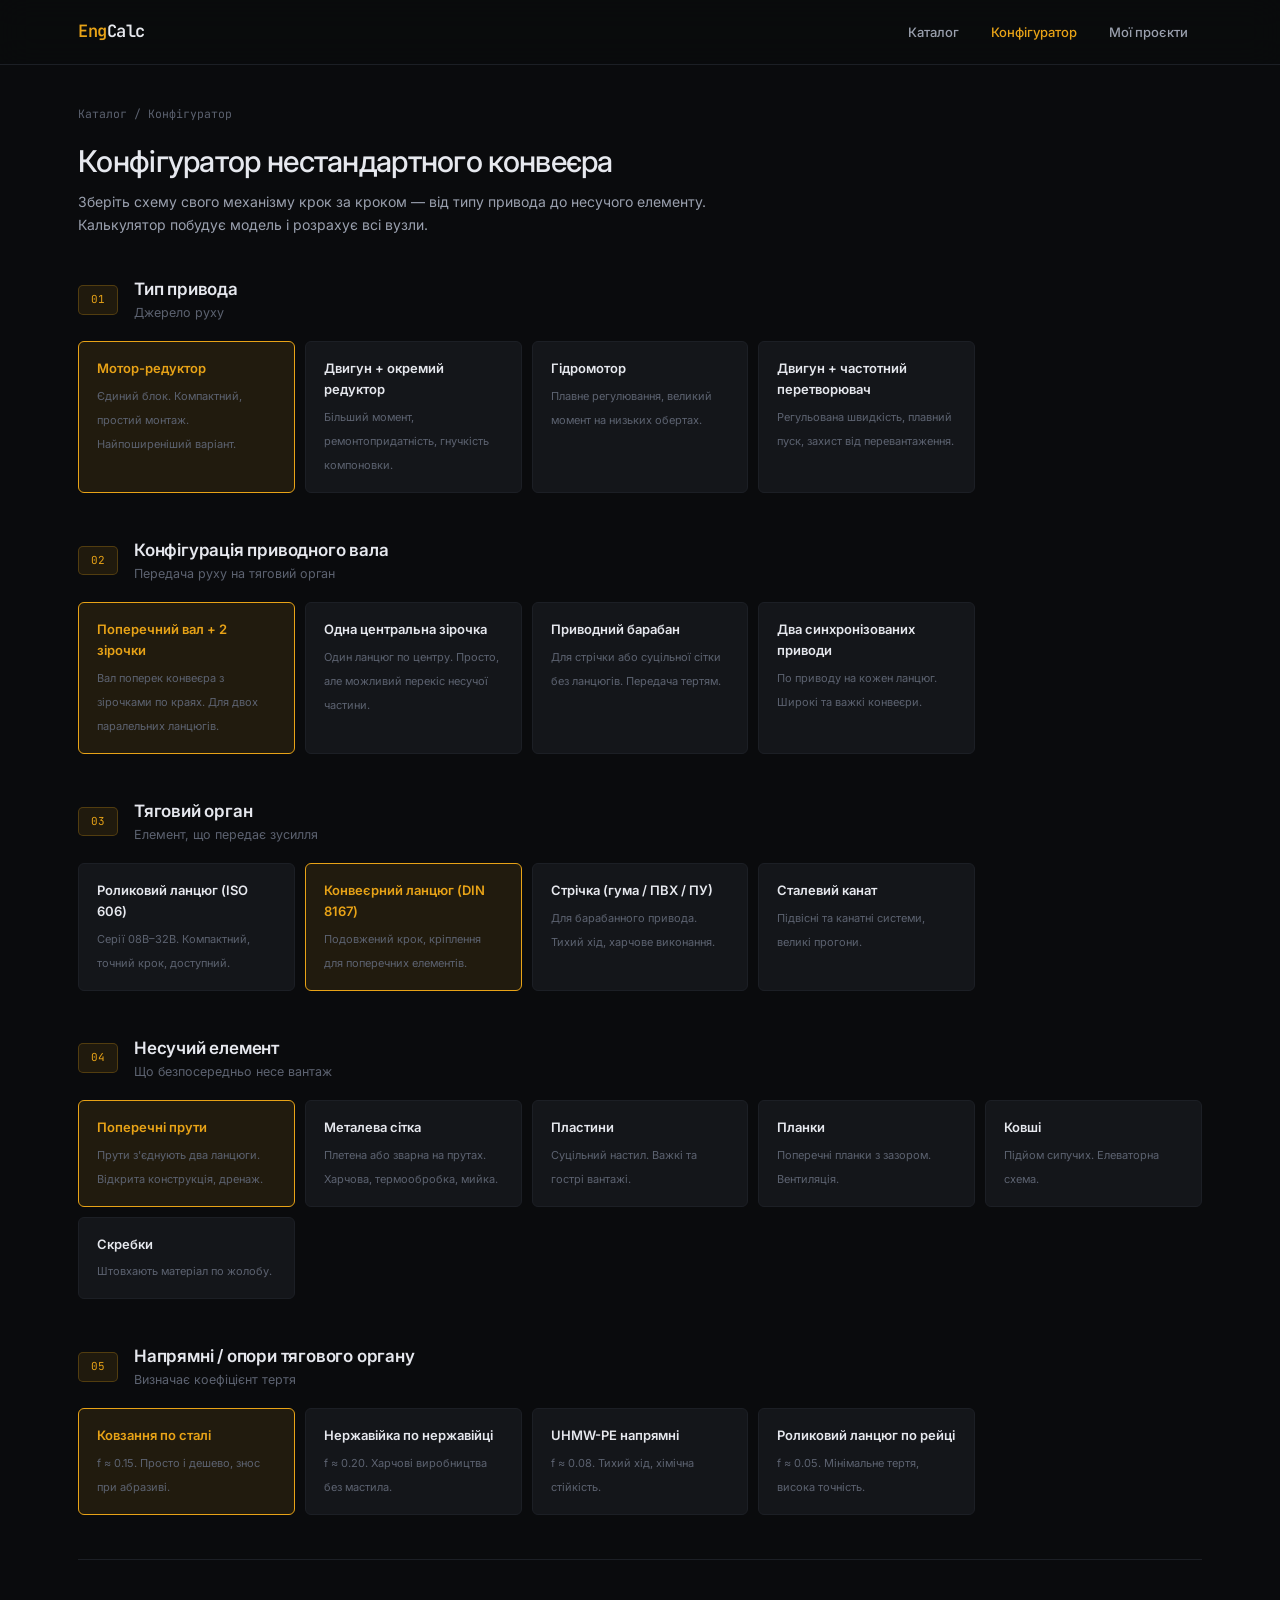
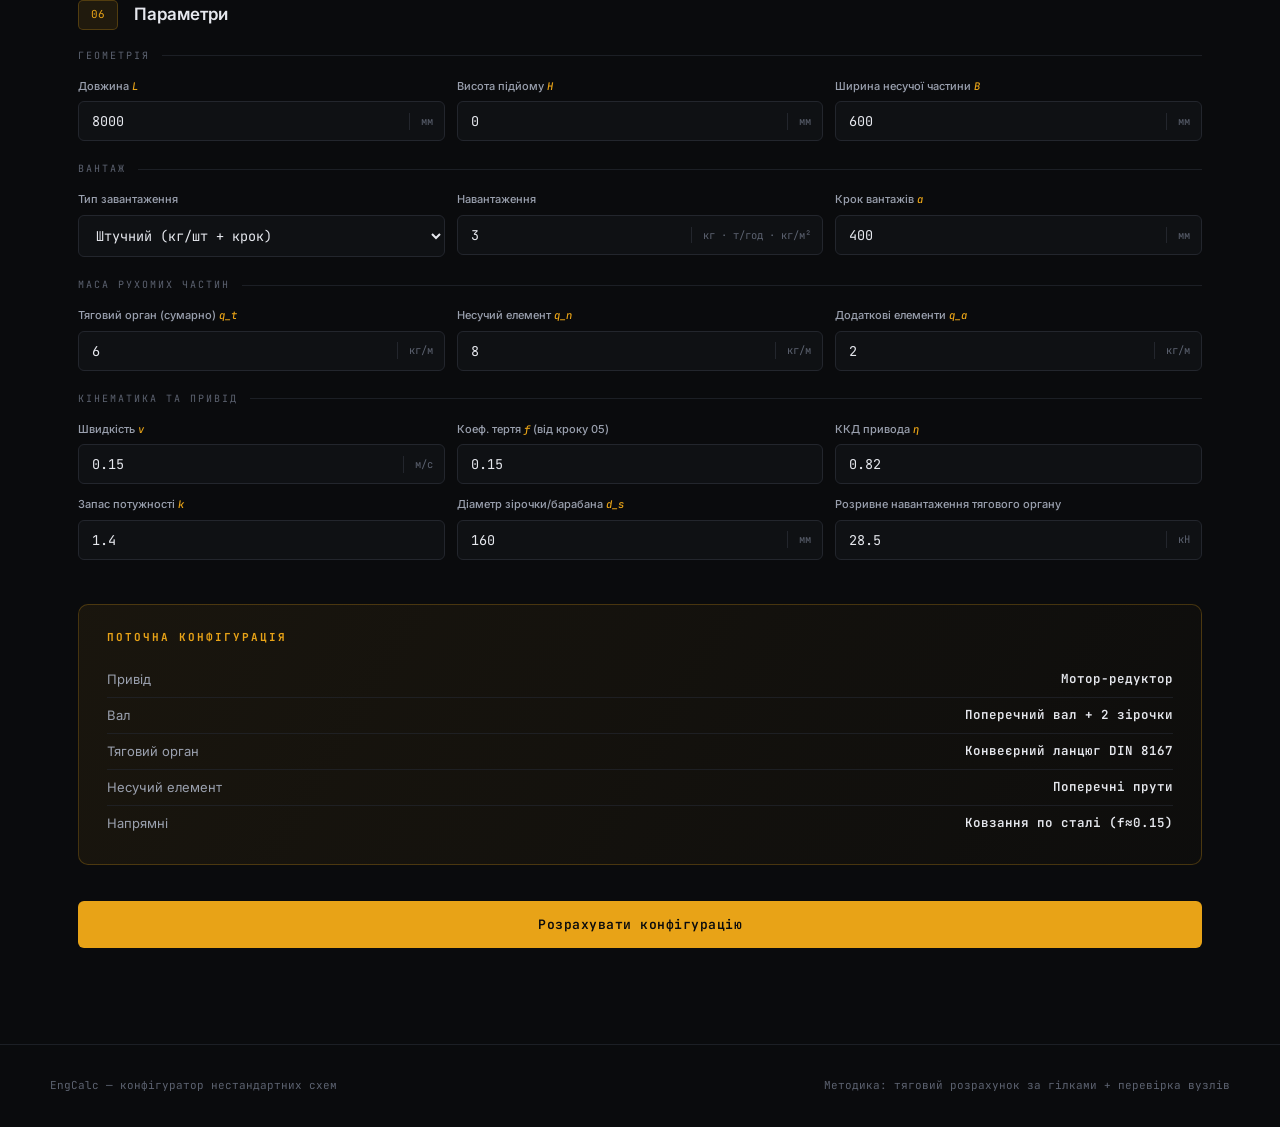
==== commit 50d291a7: "Update_v2" ====
--- a/builder.html
+++ b/builder.html
@@ -14,6 +14,7 @@
     <div class="nav-links">
       <a href="index.html" class="nav-link">Каталог</a>
       <a href="builder.html" class="nav-link active">Конфігуратор</a>
+      <a href="projects.html" class="nav-link">Мої проєкти</a>
     </div>
   </div>
 </nav>
@@ -173,6 +174,7 @@
   </div>
 </footer>
 
+<script src="js/schema.js"></script>
 <script src="js/builder.js"></script>
 <script src="js/ui.js"></script>
 </body>
--- a/css/style.css
+++ b/css/style.css
@@ -905,3 +905,176 @@
   .hero-actions .btn { text-align: center; justify-content: center; }
   .footer-inner { flex-direction: column; gap: 8px; }
 }
+
+/* ── Schema & Report ─────────────────────────────────────────── */
+.calc-schema {
+  margin-top: 28px;
+  padding: 20px;
+  background: var(--surface);
+  border-radius: 14px;
+  border: 1px solid var(--border);
+}
+.calc-schema-lbl {
+  font-size: 10px;
+  font-weight: 700;
+  letter-spacing: 0.12em;
+  color: var(--text-2);
+  margin-bottom: 14px;
+}
+.calc-schema svg {
+  width: 100%;
+  height: auto;
+  display: block;
+}
+.report-btn {
+  display: block;
+  width: 100%;
+  margin-top: 20px;
+  padding: 14px 24px;
+  background: var(--blue);
+  color: #fff;
+  border: none;
+  border-radius: 10px;
+  font-size: 15px;
+  font-weight: 600;
+  cursor: pointer;
+  text-align: center;
+  transition: opacity .18s;
+}
+.report-btn:hover { opacity: .85; }
+.report-btn:active { opacity: .7; }
+
+/* ── V2: Status colors ──────────────────────────────────── */
+:root {
+  --ok: #22c55e;
+  --ok-bg: rgba(34,197,94,0.08);
+  --ok-border: rgba(34,197,94,0.22);
+  --warn: #f59e0b;
+  --warn-bg: rgba(245,158,11,0.08);
+  --warn-border: rgba(245,158,11,0.25);
+  --err: #ef4444;
+  --err-bg: rgba(239,68,68,0.08);
+  --err-border: rgba(239,68,68,0.25);
+}
+
+/* ── V2: Status badge ───────────────────────────────────── */
+.status-badge {
+  display: flex;
+  align-items: center;
+  gap: 10px;
+  padding: 11px 16px;
+  border-radius: var(--radius);
+  font-family: var(--mono);
+  font-size: 12.5px;
+  font-weight: 600;
+  letter-spacing: 0.04em;
+  margin-bottom: 12px;
+}
+.status-badge.ok  { background: var(--ok-bg);   border: 1px solid var(--ok-border);   color: var(--ok); }
+.status-badge.warn{ background: var(--warn-bg);  border: 1px solid var(--warn-border); color: var(--warn); }
+.status-badge.err { background: var(--err-bg);   border: 1px solid var(--err-border);  color: var(--err); }
+.status-badge .sb-icon { font-size: 15px; line-height: 1; flex-shrink: 0; }
+
+/* ── V2: Scorecard ──────────────────────────────────────── */
+.scorecard {
+  border: 1px solid var(--border);
+  border-radius: var(--radius);
+  overflow: hidden;
+  margin-bottom: 12px;
+  font-size: 12.5px;
+}
+.scorecard-head {
+  display: grid;
+  grid-template-columns: 1fr 100px 110px 52px;
+  padding: 6px 12px;
+  background: var(--surface-2);
+  font-family: var(--mono);
+  font-size: 9.5px;
+  letter-spacing: 0.09em;
+  color: var(--muted);
+  text-transform: uppercase;
+}
+.sc-row {
+  display: grid;
+  grid-template-columns: 1fr 100px 110px 52px;
+  padding: 8px 12px;
+  border-top: 1px solid var(--border-soft);
+  align-items: center;
+}
+.sc-row:hover { background: rgba(255,255,255,0.02); }
+.sc-name  { color: var(--text-2); font-size: 12.5px; }
+.sc-val   { font-family: var(--mono); font-size: 12px; font-weight: 600; color: var(--text); }
+.sc-limit { font-family: var(--mono); font-size: 11px; color: var(--muted); }
+.sc-pill  {
+  font-family: var(--mono);
+  font-size: 9.5px;
+  font-weight: 700;
+  letter-spacing: 0.06em;
+  padding: 2px 6px;
+  border-radius: 4px;
+  display: inline-block;
+}
+.sc-pill.ok   { background: var(--ok-bg);   color: var(--ok);   border: 1px solid var(--ok-border); }
+.sc-pill.warn { background: var(--warn-bg); color: var(--warn); border: 1px solid var(--warn-border); }
+.sc-pill.err  { background: var(--err-bg);  color: var(--err);  border: 1px solid var(--err-border); }
+
+/* ── V2: Recommendations ────────────────────────────────── */
+.recommendations {
+  background: var(--surface);
+  border: 1px solid var(--border);
+  border-radius: var(--radius);
+  padding: 14px 16px;
+  margin-bottom: 12px;
+}
+.rec-title {
+  font-family: var(--mono);
+  font-size: 9.5px;
+  letter-spacing: 0.1em;
+  text-transform: uppercase;
+  color: var(--muted);
+  margin-bottom: 10px;
+}
+.rec-item { margin-bottom: 12px; }
+.rec-item:last-child { margin-bottom: 0; }
+.rec-problem { font-size: 12.5px; color: var(--warn); font-weight: 500; margin-bottom: 5px; }
+.rec-problem.err { color: var(--err); }
+.rec-opt { font-size: 12px; color: var(--text-2); padding: 3px 0 3px 14px; border-left: 2px solid var(--border); margin-bottom: 3px; line-height: 1.5; }
+.rec-opt.best { color: var(--ok); border-left-color: var(--ok); }
+
+/* ── V2: Divider between scorecard and results ──────────── */
+.results-divider {
+  font-family: var(--mono);
+  font-size: 9.5px;
+  letter-spacing: 0.1em;
+  text-transform: uppercase;
+  color: var(--muted);
+  border-bottom: 1px solid var(--border);
+  padding-bottom: 7px;
+  margin: 16px 0 12px;
+}
+
+/* ── Motor selection card ──────────────────────────── */
+.motor-card { background: var(--surface); border: 1px solid var(--border); border-radius: 8px; padding: 16px; margin-top: 16px; }
+.motor-card-t { font-family: var(--mono); font-size: 10px; letter-spacing: 2px; text-transform: uppercase; color: var(--accent); margin-bottom: 10px; }
+.motor-row { display: flex; justify-content: space-between; padding: 5px 0; border-bottom: 1px solid var(--border); font-size: 13px; }
+.motor-row:last-of-type { border-bottom: none; }
+.motor-val { font-family: var(--mono); font-weight: 700; color: var(--fg); }
+.motor-note { margin-top: 8px; font-size: 11px; color: var(--muted); line-height: 1.5; }
+
+/* ── Action row (report + save) ────────────────────── */
+.action-row { display: flex; gap: 12px; margin-top: 20px; flex-wrap: wrap; }
+.save-btn { flex: 1; padding: 11px 18px; background: var(--surface-2); color: var(--fg); border: 1px solid var(--border); border-radius: 6px; font-size: 13px; font-weight: 600; cursor: pointer; transition: background 0.2s; }
+.save-btn:hover { background: var(--border); }
+
+/* ── Project list ──────────────────────────────────── */
+.proj-empty { color: var(--muted); font-size: 13px; padding: 20px 0; }
+.proj-card { display: flex; justify-content: space-between; align-items: center; padding: 12px 16px; background: var(--surface); border: 1px solid var(--border); border-radius: 6px; margin-bottom: 8px; }
+.proj-info { display: flex; align-items: center; gap: 12px; }
+.proj-type { font-family: var(--mono); font-size: 12px; font-weight: 700; text-transform: uppercase; }
+.proj-date { font-size: 12px; color: var(--muted); }
+.proj-status { font-family: var(--mono); font-size: 10px; font-weight: 700; padding: 2px 6px; border-radius: 3px; }
+.proj-status.ok { background: var(--ok-bg); color: var(--ok); border: 1px solid var(--ok-border); }
+.proj-status.warn { background: var(--warn-bg); color: var(--warn); border: 1px solid var(--warn-border); }
+.proj-status.err { background: var(--err-bg); color: var(--err); border: 1px solid var(--err-border); }
+.proj-del { background: none; border: none; color: var(--muted); cursor: pointer; font-size: 16px; padding: 4px 8px; border-radius: 4px; }
+.proj-del:hover { color: var(--err); background: var(--err-bg); }
